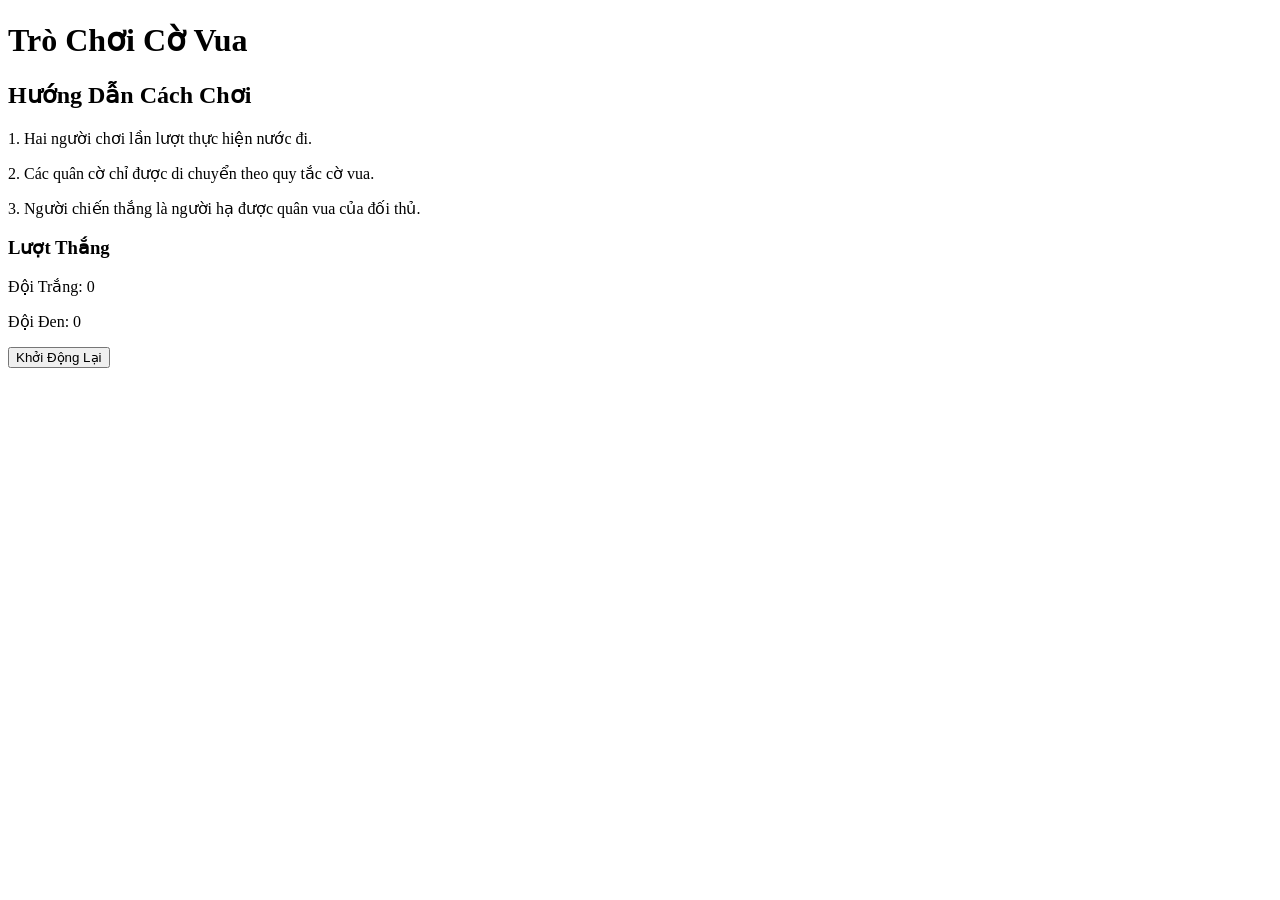
==== game/index.html @ 00ec6845 "Create index.html" ====
<!DOCTYPE html>
<html lang="en">
<head>
    <meta charset="UTF-8">
    <meta name="viewport" content="width=device-width, initial-scale=1.0">
    <title>Trò Chơi Cờ Vua</title>
    <link rel="stylesheet" href="styles.css">
</head>
<body>
    <div id="app">
        <h1>Trò Chơi Cờ Vua</h1>
        <div id="instructions">
            <h2>Hướng Dẫn Cách Chơi</h2>
            <p>1. Hai người chơi lần lượt thực hiện nước đi.</p>
            <p>2. Các quân cờ chỉ được di chuyển theo quy tắc cờ vua.</p>
            <p>3. Người chiến thắng là người hạ được quân vua của đối thủ.</p>
        </div>
        <div id="scores">
            <h3>Lượt Thắng</h3>
            <p>Đội Trắng: <span id="whiteWins">0</span></p>
            <p>Đội Đen: <span id="blackWins">0</span></p>
        </div>
        <div id="board"></div>
        <button id="restartButton">Khởi Động Lại</button>
    </div>
    <script src="script.js"></script>
</body>
</html>
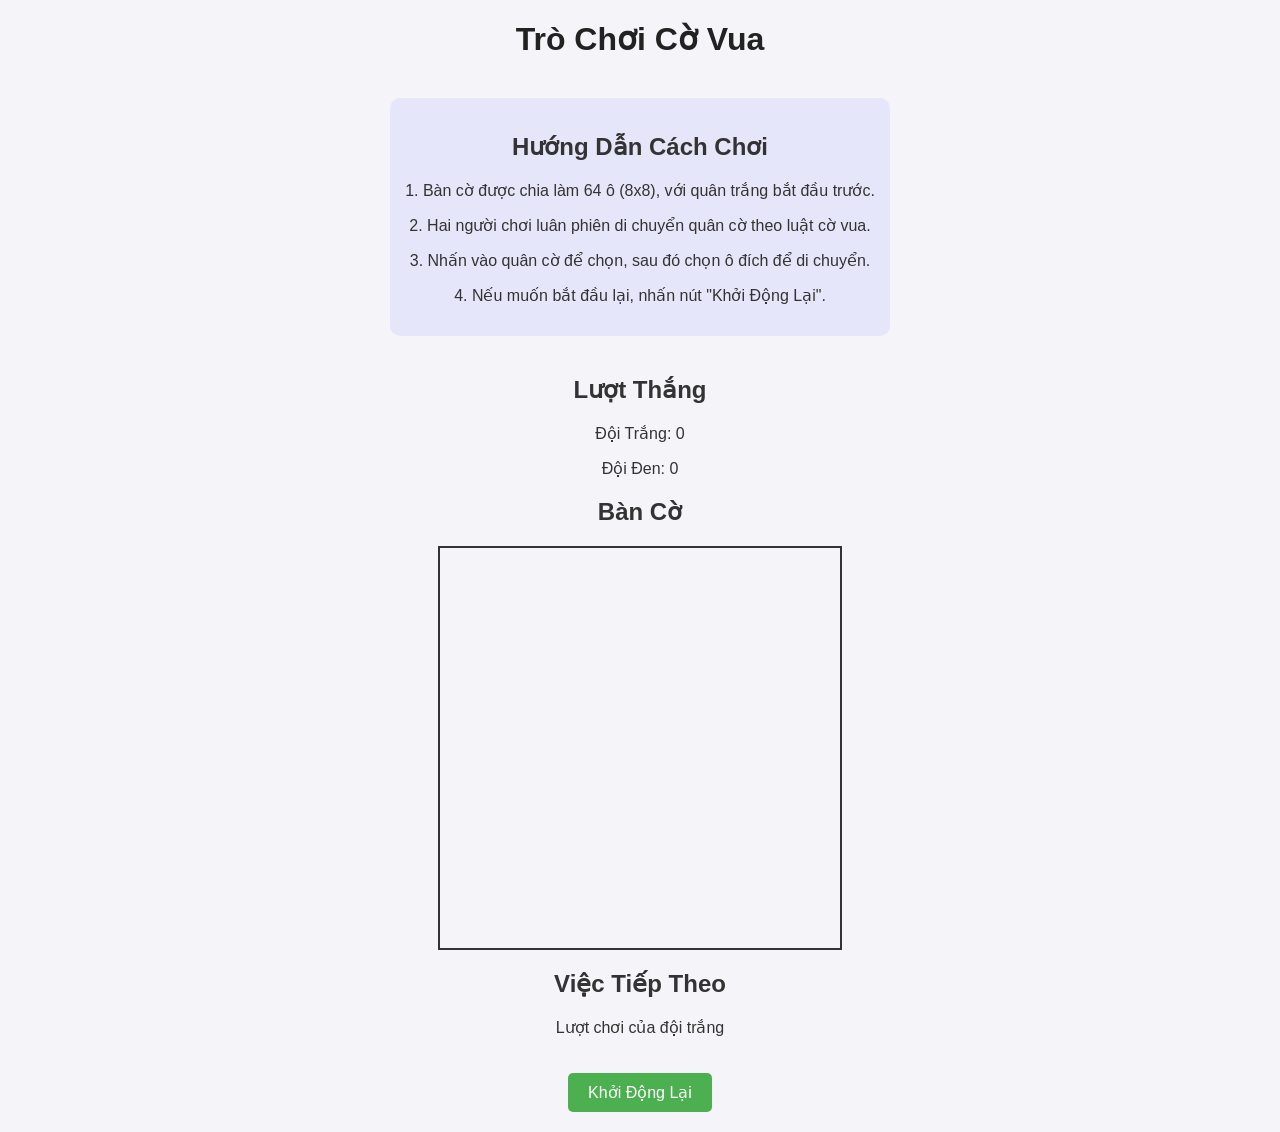
==== commit 9bdd53ab: "Cập nhật index.html" ====
--- a/game/index.html
+++ b/game/index.html
@@ -1,28 +1,36 @@
 <!DOCTYPE html>
-<html lang="en">
+<html lang="vi">
 <head>
     <meta charset="UTF-8">
     <meta name="viewport" content="width=device-width, initial-scale=1.0">
-    <title>Trò Chơi Cờ Vua</title>
-    <link rel="stylesheet" href="styles.css">
+    <title>Trò chơi cờ vua</title>
+    <link rel="stylesheet" href="style.css">
 </head>
 <body>
-    <div id="app">
+    <header>
         <h1>Trò Chơi Cờ Vua</h1>
-        <div id="instructions">
-            <h2>Hướng Dẫn Cách Chơi</h2>
-            <p>1. Hai người chơi lần lượt thực hiện nước đi.</p>
-            <p>2. Các quân cờ chỉ được di chuyển theo quy tắc cờ vua.</p>
-            <p>3. Người chiến thắng là người hạ được quân vua của đối thủ.</p>
-        </div>
-        <div id="scores">
-            <h3>Lượt Thắng</h3>
-            <p>Đội Trắng: <span id="whiteWins">0</span></p>
-            <p>Đội Đen: <span id="blackWins">0</span></p>
-        </div>
+    </header>
+    <section id="instructions">
+        <h2>Hướng Dẫn Cách Chơi</h2>
+        <p>1. Bàn cờ được chia làm 64 ô (8x8), với quân trắng bắt đầu trước.</p>
+        <p>2. Hai người chơi luân phiên di chuyển quân cờ theo luật cờ vua.</p>
+        <p>3. Nhấn vào quân cờ để chọn, sau đó chọn ô đích để di chuyển.</p>
+        <p>4. Nếu muốn bắt đầu lại, nhấn nút "Khởi Động Lại".</p>
+    </section>
+    <section id="scores">
+        <h2>Lượt Thắng</h2>
+        <p>Đội Trắng: <span id="white-wins">0</span></p>
+        <p>Đội Đen: <span id="black-wins">0</span></p>
+    </section>
+    <section id="chess-board">
+        <h2>Bàn Cờ</h2>
         <div id="board"></div>
-        <button id="restartButton">Khởi Động Lại</button>
-    </div>
+    </section>
+    <section id="next-move">
+        <h2>Việc Tiếp Theo</h2>
+        <p id="turn-indicator">Lượt chơi của đội trắng</p>
+    </section>
+    <button id="restart-button">Khởi Động Lại</button>
     <script src="script.js"></script>
 </body>
-</html>
+</html>
--- a/game/style.css
+++ b/game/style.css
@@ -0,0 +1,69 @@
+body {
+    font-family: Arial, sans-serif;
+    margin: 0;
+    padding: 0;
+    background-color: #f4f4f9;
+    color: #333;
+    text-align: center;
+}
+
+h1 {
+    margin: 20px 0;
+    color: #222;
+}
+
+#instructions {
+    margin: 20px;
+    background: #e6e6fa;
+    padding: 15px;
+    border-radius: 10px;
+    display: inline-block;
+}
+
+#scores {
+    margin: 20px;
+}
+
+#board {
+    display: grid;
+    grid-template-columns: repeat(8, 50px);
+    grid-template-rows: repeat(8, 50px);
+    margin: 20px auto;
+    width: 400px;
+    height: 400px;
+    border: 2px solid #333;
+}
+
+.square {
+    width: 50px;
+    height: 50px;
+    display: flex;
+    align-items: center;
+    justify-content: center;
+    font-size: 18px;
+    font-weight: bold;
+}
+
+.white {
+    background-color: #fff;
+}
+
+.black {
+    background-color: #333;
+    color: #fff;
+}
+
+button {
+    padding: 10px 20px;
+    font-size: 16px;
+    margin: 20px 0;
+    background-color: #4caf50;
+    color: white;
+    border: none;
+    border-radius: 5px;
+    cursor: pointer;
+}
+
+button:hover {
+    background-color: #45a049;
+}
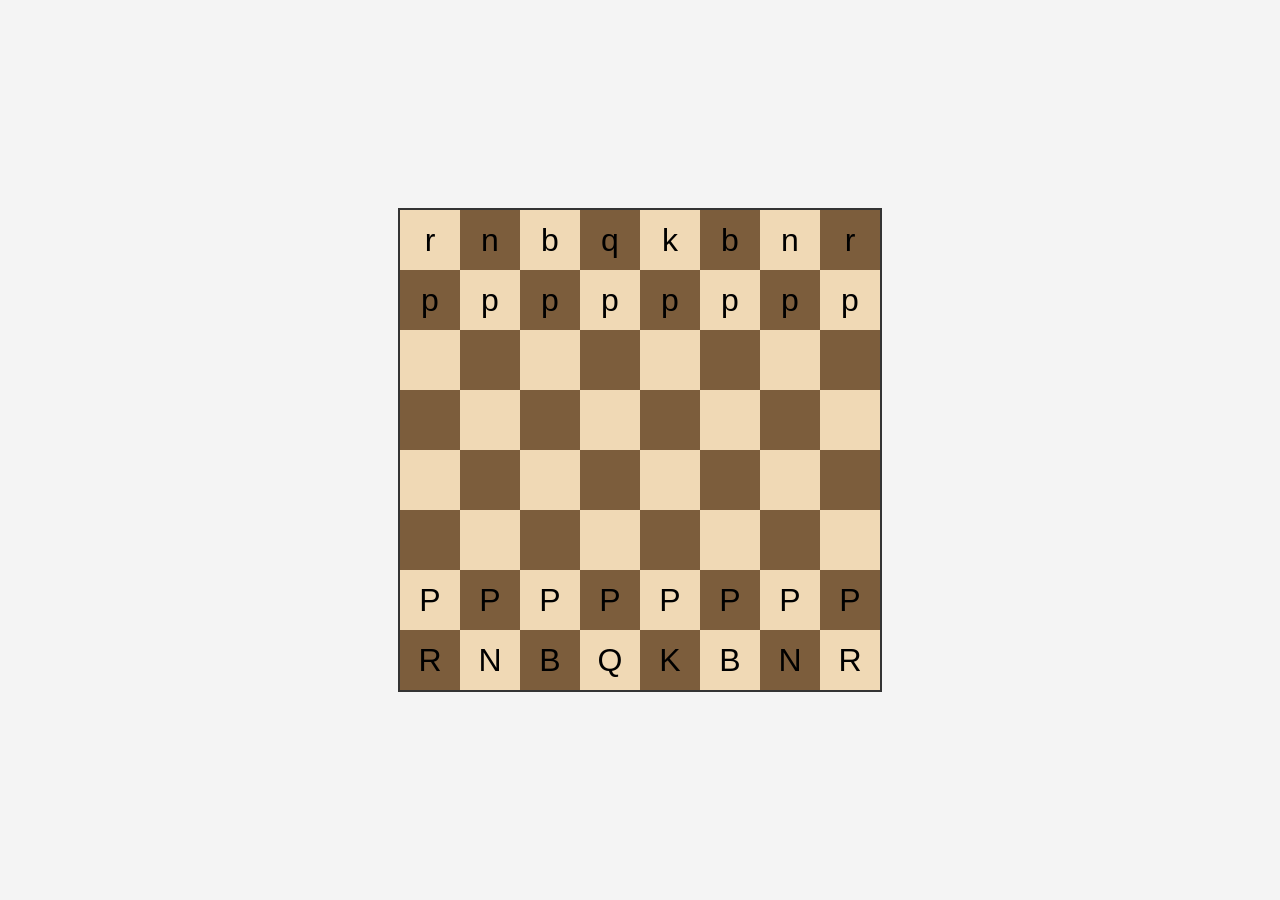
==== commit 4f241b24: "Cập nhật index.html" ====
--- a/game/index.html
+++ b/game/index.html
@@ -1,36 +1,13 @@
 <!DOCTYPE html>
-<html lang="vi">
+<html lang="en">
 <head>
     <meta charset="UTF-8">
     <meta name="viewport" content="width=device-width, initial-scale=1.0">
-    <title>Trò chơi cờ vua</title>
+    <title>Cờ Vua</title>
     <link rel="stylesheet" href="style.css">
 </head>
 <body>
-    <header>
-        <h1>Trò Chơi Cờ Vua</h1>
-    </header>
-    <section id="instructions">
-        <h2>Hướng Dẫn Cách Chơi</h2>
-        <p>1. Bàn cờ được chia làm 64 ô (8x8), với quân trắng bắt đầu trước.</p>
-        <p>2. Hai người chơi luân phiên di chuyển quân cờ theo luật cờ vua.</p>
-        <p>3. Nhấn vào quân cờ để chọn, sau đó chọn ô đích để di chuyển.</p>
-        <p>4. Nếu muốn bắt đầu lại, nhấn nút "Khởi Động Lại".</p>
-    </section>
-    <section id="scores">
-        <h2>Lượt Thắng</h2>
-        <p>Đội Trắng: <span id="white-wins">0</span></p>
-        <p>Đội Đen: <span id="black-wins">0</span></p>
-    </section>
-    <section id="chess-board">
-        <h2>Bàn Cờ</h2>
-        <div id="board"></div>
-    </section>
-    <section id="next-move">
-        <h2>Việc Tiếp Theo</h2>
-        <p id="turn-indicator">Lượt chơi của đội trắng</p>
-    </section>
-    <button id="restart-button">Khởi Động Lại</button>
+    <div id="board"></div>
     <script src="script.js"></script>
 </body>
 </html>
--- a/game/style.css
+++ b/game/style.css
@@ -1,69 +1,51 @@
+* {
+    margin: 0;
+    padding: 0;
+    box-sizing: border-box;
+}
+
 body {
     font-family: Arial, sans-serif;
-    margin: 0;
-    padding: 0;
-    background-color: #f4f4f9;
-    color: #333;
-    text-align: center;
-}
-
-h1 {
-    margin: 20px 0;
-    color: #222;
-}
-
-#instructions {
-    margin: 20px;
-    background: #e6e6fa;
-    padding: 15px;
-    border-radius: 10px;
-    display: inline-block;
-}
-
-#scores {
-    margin: 20px;
+    display: flex;
+    justify-content: center;
+    align-items: center;
+    height: 100vh;
+    background-color: #f4f4f4;
 }
 
 #board {
     display: grid;
-    grid-template-columns: repeat(8, 50px);
-    grid-template-rows: repeat(8, 50px);
-    margin: 20px auto;
-    width: 400px;
-    height: 400px;
+    grid-template-columns: repeat(8, 60px);
+    grid-template-rows: repeat(8, 60px);
+    gap: 0;
     border: 2px solid #333;
 }
 
-.square {
-    width: 50px;
-    height: 50px;
+#board div {
+    width: 60px;
+    height: 60px;
     display: flex;
+    justify-content: center;
     align-items: center;
-    justify-content: center;
-    font-size: 18px;
-    font-weight: bold;
 }
 
-.white {
-    background-color: #fff;
+.dark {
+    background-color: #7c5d3c;
 }
 
-.black {
-    background-color: #333;
-    color: #fff;
+.light {
+    background-color: #f0d9b5;
 }
 
-button {
-    padding: 10px 20px;
-    font-size: 16px;
-    margin: 20px 0;
-    background-color: #4caf50;
-    color: white;
-    border: none;
-    border-radius: 5px;
+.piece {
+    font-size: 32px;
     cursor: pointer;
 }
 
-button:hover {
-    background-color: #45a049;
+.selected {
+    border: 2px solid red;
 }
+
+.possible-move {
+    background-color: rgba(0, 255, 0, 0.5);
+}
